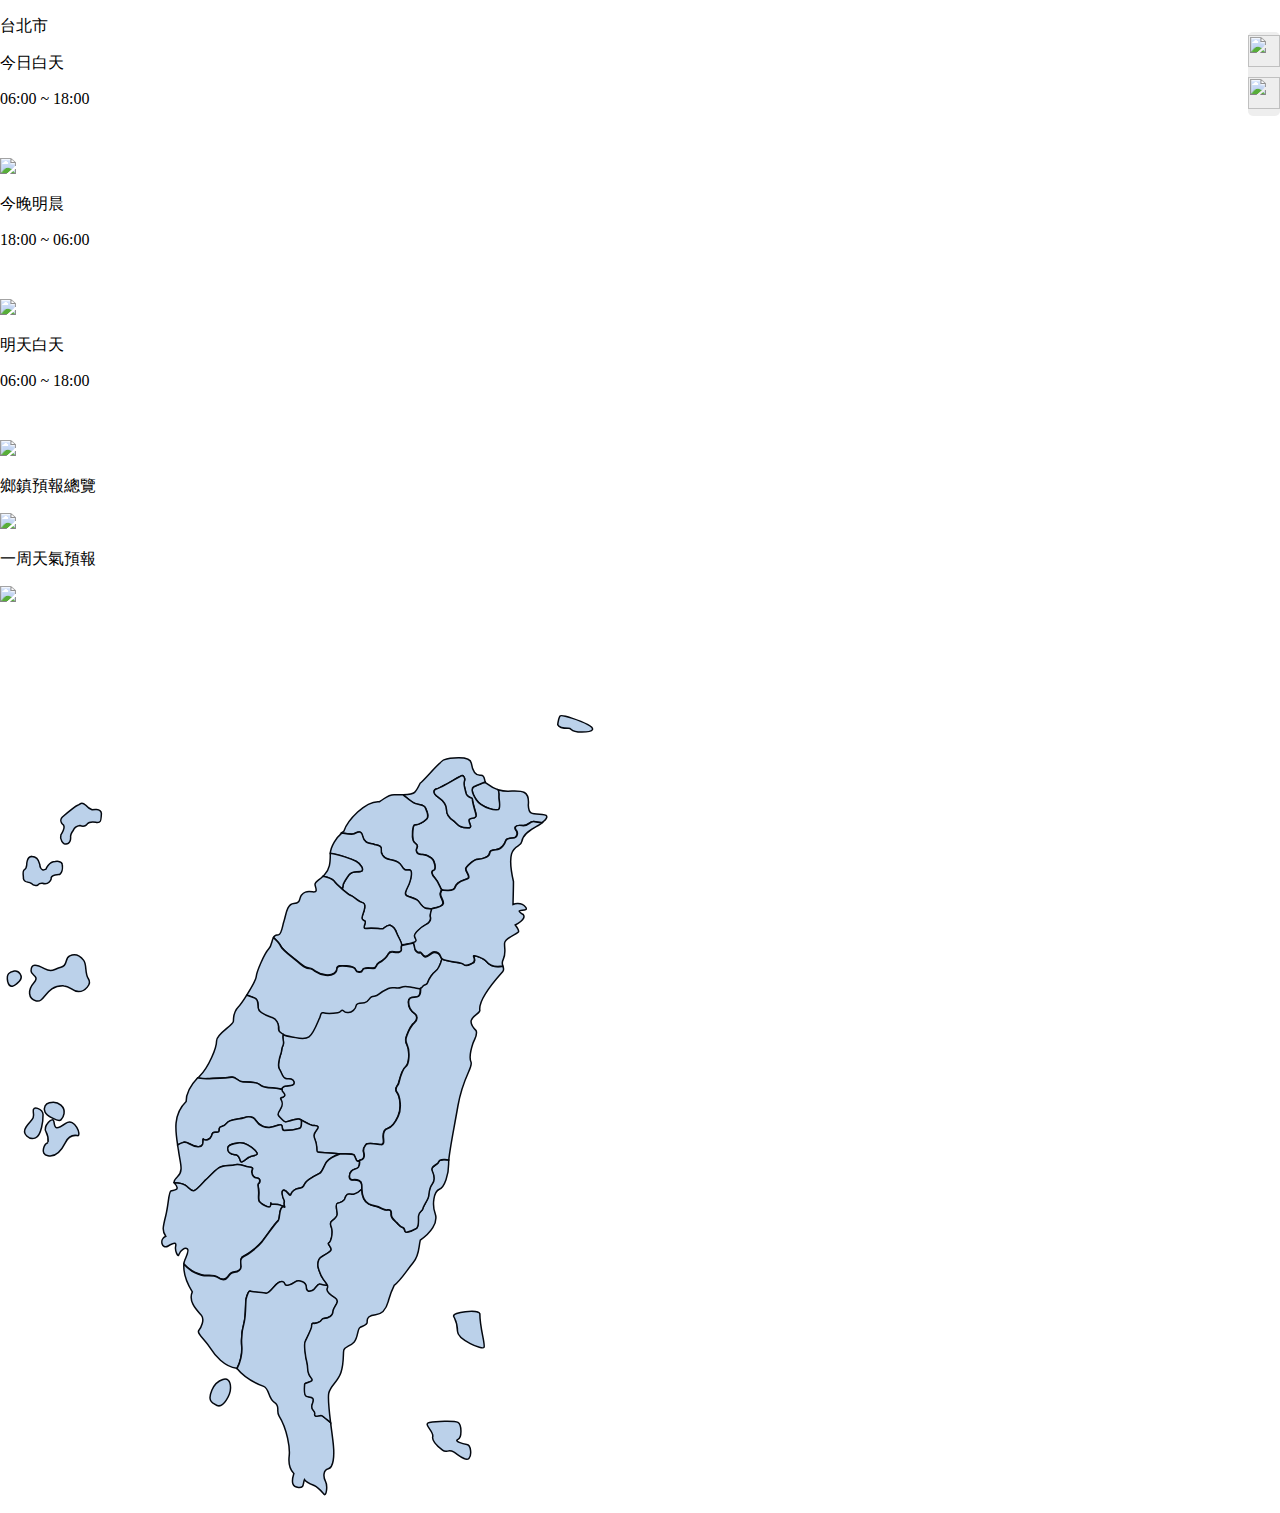
==== index.html @ c9bac73e "update: add Authorization_Key" ====
<!DOCTYPE html>
<html lang="zh-Hant">
  <head>
    <meta charset="UTF-8">
    <meta http-equiv="X-UA-Compatible" content="IE=edge">
    <meta name="viewport" content="width=device-width, initial-scale=1.0">
    <link rel="stylesheet" href="style/taiwan_map.css">
    <link rel="stylesheet" href="style/homepage.css">
    <link rel="stylesheet" href="style/colorizer.css">
    <title>Sky Scan</title>
  </head>
  <body>
    <div class="colorizer-container">
      <div class="colorizer-menu">
        <div id="temperature-colorizer" class="colorizer-menu-item">
          <img class="colorizer-menu-icon" src="https://img.icons8.com/external-kosonicon-outline-kosonicon/32/external-temperatures-temperature-kosonicon-outline-kosonicon.png" />
        </div>
        <div id="rh-colorizer" class="colorizer-menu-item">
          <img class="colorizer-menu-icon" src="https://img.icons8.com/sf-regular/32/invert-colors.png" />
        </div>
      </div>
    </div>
    <div class="container">
      <div class="left-content">
        <p class="location">台北市</p>
        <div class="weather-status-content">
          <div class="today-morning-weather">
            <p class="weather-status-title">今日白天</p>
            <p>06:00 ~ 18:00</p>
            <p class="weather-status"></p>
            <img class="weather-status-image"/>
            <p class="temperature"></p>
            <div class="probability-of-precipitation">
              <img class="umbrella-image" src="images/umbrella.png"/>
              <p class="probability-of-precipitation-font"></p>
            </div>
          </div>
          <div class="today-night-weather">
            <p class="weather-status-title">今晚明晨</p>
            <p>18:00 ~ 06:00</p>
            <p class="weather-status"></p>
            <img class="weather-status-image"/>
            <p class="temperature"></p>
            <div class="probability-of-precipitation">
              <img class="umbrella-image" src="images/umbrella.png"/>
              <p class="probability-of-precipitation-font"></p>
            </div>
          </div>
          <div class="tomorrow-morning-weather">
            <p class="weather-status-title">明天白天</p>
            <p>06:00 ~ 18:00</p>
            <p class="weather-status"> </p>
            <img class="weather-status-image"/>
            <p class="temperature"></p>
            <div class="probability-of-precipitation">
              <img class="umbrella-image" src="images/umbrella.png"/>
              <p class="probability-of-precipitation-font"></p>
            </div>
          </div>
        </div>
        
        <div class="town-info-btn">
          <p >鄉鎮預報總覽</p>
          <img src="images/right-arrow.png"/>
        </div>
        <div class="week-weather-btn">
          <p>一周天氣預報</p>
          <img src="images/right-arrow.png"/>
        </div>

      </div>

      <div class="root"></div>
    </div>
    <script>
      const config = {
        API_KEY: "CWB-25142137-EFE4-4F9E-9B46-D41BF5BD73D5",
        Authorization_Key:"CWB-E09A0AE9-71E8-4ABE-95D4-048AF8BCD5B1"
      }
      
    </script>
  </body>
</html>

<script type="module" src="js/index.js"></script>
<script type="module" src="js/homepage.js"></script>
---- style/taiwan_map.css ----
.taiwan-map {
  position: relative;
  width: 600px;
  margin-top: 100px;
}

.taiwan-map svg path {
  fill: #BBD1EA;
  stroke: #04080F;
}

.taiwan-map svg path:hover {
  fill: #507DBC;
}

.taiwan-map-tooltip {
  position: absolute;
  white-space: nowrap;
  display: none;
  padding: 5px;
  background-color: white;
  border-radius: 5px;
  border: 2px solid black;
}
---- style/colorizer.css ----
body {
  margin: 0px;
}

.colorizer-container {
  position: fixed;
  width: 32px;
  height: 100vh;
  left: calc(100% - 32px);
  user-select: none;
}

.colorizer-menu {
  width: 32px;
  margin-top: 16px;
  background-color: #eee;
  border-radius: 5px;
}

.colorizer-menu-item {
  padding: 3px 0;
  cursor: pointer;
  border-radius: 5px;
}

.colorizer-menu-item:hover {
  background-color: #ddd;
}

.colorizer-menu-icon {
  width: 32px;
  height: 32px;
  object-fit: none;
  object-position: center;
}
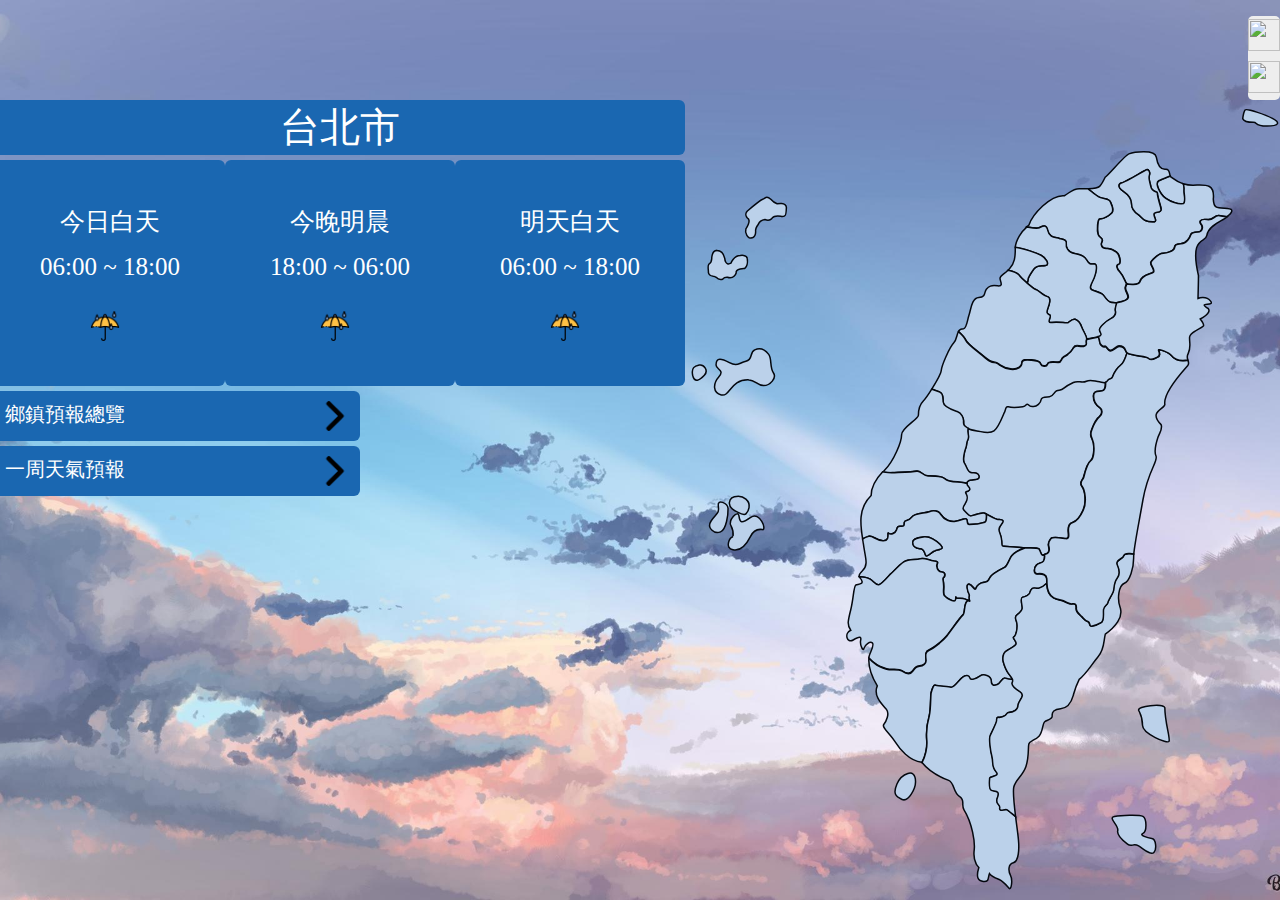
==== commit bb2826be: "feat: add redirect to regionForecast page for index.html and homepage.js" ====
--- a/index.html
+++ b/index.html
@@ -59,7 +59,7 @@
           </div>
         </div>
         
-        <div class="town-info-btn">
+        <div id="regionForecast" class="town-info-btn">
           <p >鄉鎮預報總覽</p>
           <img src="images/right-arrow.png"/>
         </div>
@@ -82,5 +82,4 @@
   </body>
 </html>
 
-<script type="module" src="js/index.js"></script>
 <script type="module" src="js/homepage.js"></script>
--- a/style/taiwan_map.css
+++ b/style/taiwan_map.css
@@ -11,6 +11,7 @@
 
 .taiwan-map svg path:hover {
   fill: #507DBC;
+  cursor: pointer;
 }
 
 .taiwan-map-tooltip {
--- a/style/homepage.css
+++ b/style/homepage.css
@@ -0,0 +1,152 @@
+* {
+    margin: 0px;
+    padding: 0px;
+}
+
+.today-morning-weather {
+    background-color: #1a67b1;
+    padding: 45px;
+    border-radius: 6px;
+    box-sizing: border-box;
+    width: 230px;
+}
+
+.today-morning-weather p {
+    font-size: 25px;
+    margin-bottom: 15px;
+}
+
+.today-night-weather {
+    background-color: #1a67b1;
+    padding: 45px;
+    border-radius: 6px;
+    box-sizing: border-box;
+    width: 230px;
+
+}
+
+.today-night-weather p {
+    font-size: 25px;
+    margin-bottom: 15px;
+}
+
+.tomorrow-morning-weather {
+    background-color: #1a67b1;
+    padding: 45px;
+    border-radius: 6px;
+    box-sizing: border-box;
+    width: 230px;
+
+}
+
+.tomorrow-morning-weather p {
+    font-size: 25px;
+    margin-bottom: 15px;
+
+
+}
+
+.container {
+    display: flex;
+    /* background-color: rgb(41, 134, 255); */
+    background-image: url("../images/background.jpg");
+    background-repeat: no-repeat;
+    background-attachment: fixed;
+    background-position: center;
+    background-size: cover;
+    justify-content: center;
+}
+
+.left-content {
+    margin-top: 100px;
+    width: 700px;
+}
+
+.weather-status-content {
+    display: flex;
+    justify-content: space-around;
+}
+
+.weather-status-content p {
+    color: white;
+    text-align: center;
+
+
+}
+
+.weather-status-image {
+    width: 100px;
+    display: flex;
+    justify-content: center;
+    margin: auto;
+    margin-bottom: 15px;
+}
+
+.probability-of-precipitation {
+    display: flex;
+    align-items: center;
+    justify-content: center;
+    margin-top: 15px;
+}
+
+
+.probability-of-precipitation p {
+    font-size: 15px;
+    margin-left: 10px;
+    margin-bottom: 0px;
+}
+
+
+.umbrella-image {
+    width: 30px;
+    height: 30px;
+}
+
+
+
+.location {
+    text-align: center;
+    font-size: 40px;
+    background-color: #1a67b1;
+    color: white;
+    border-radius: 6px;
+    margin-bottom: 5px;
+
+}
+
+.town-info-btn {
+    color: white;
+    cursor: pointer;
+    background-color: #1a67b1;
+    border-radius: 6px;
+    padding: 10px;
+    font-size: 20px;
+    width: 50%;
+    margin-top: 5px;
+    display: flex;
+    justify-content: space-between;
+
+
+}
+
+.town-info-btn img {
+    width: 30px;
+}
+
+.week-weather-btn {
+    color: white;
+    cursor: pointer;
+    background-color: #1a67b1;
+    border-radius: 6px;
+    font-size: 20px;
+    width: 50%;
+    padding: 10px;
+    margin-top: 5px;
+    display: flex;
+    justify-content: space-between;
+}
+
+.week-weather-btn img {
+    width: 30px;
+
+}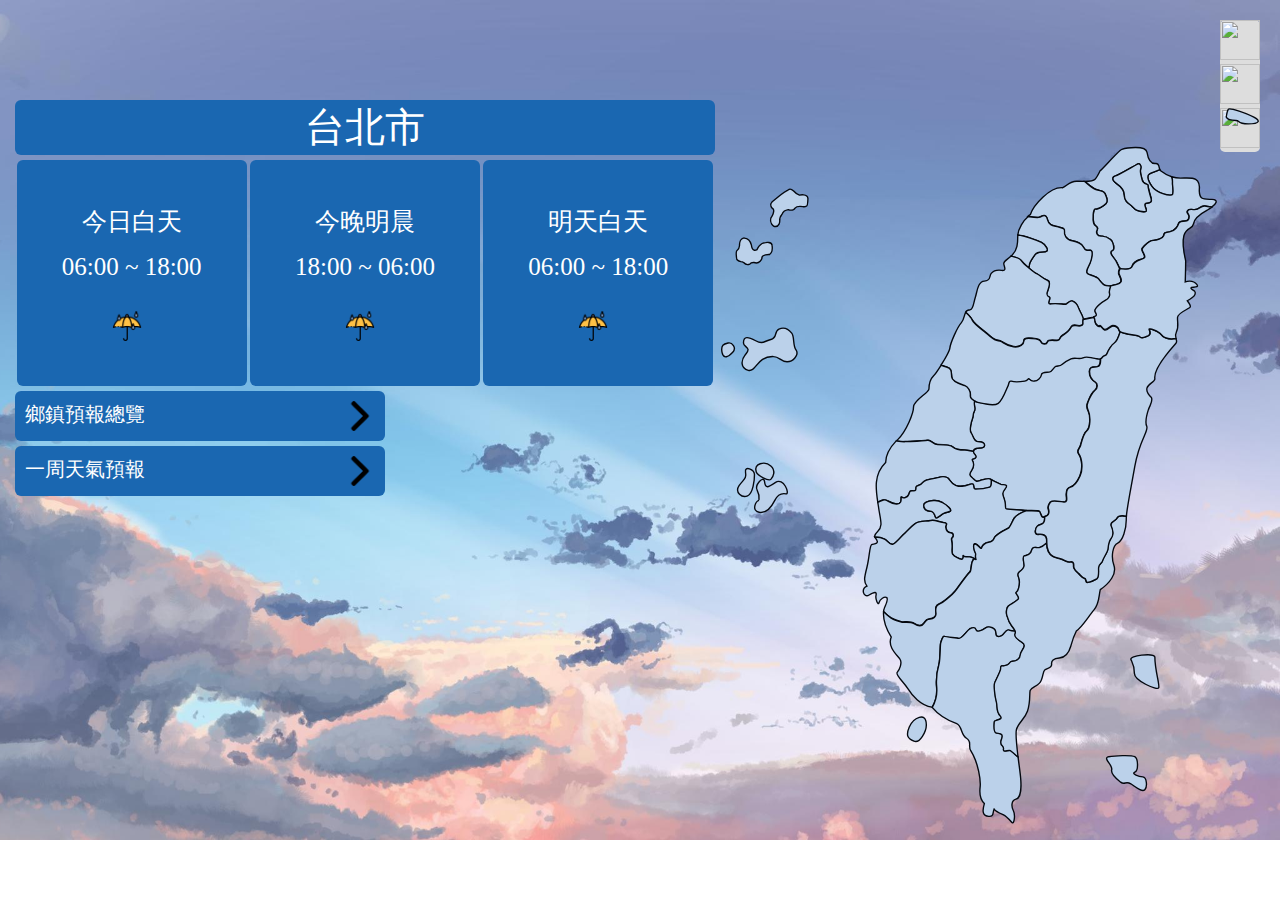
==== commit ecddbbb6: "feat: add reset to default color and modify color map" ====
--- a/index.html
+++ b/index.html
@@ -12,6 +12,9 @@
   <body>
     <div class="colorizer-container">
       <div class="colorizer-menu">
+        <div id="default-colorizer" class="colorizer-menu-item">
+          <img class="colorizer-menu-icon" src="https://img.icons8.com/ios-filled/32/rotate.png" />
+        </div>
         <div id="temperature-colorizer" class="colorizer-menu-item">
           <img class="colorizer-menu-icon" src="https://img.icons8.com/external-kosonicon-outline-kosonicon/32/external-temperatures-temperature-kosonicon-outline-kosonicon.png" />
         </div>
--- a/style/taiwan_map.css
+++ b/style/taiwan_map.css
@@ -1,6 +1,6 @@
 .taiwan-map {
   position: relative;
-  width: 600px;
+  width: 550px;
   margin-top: 100px;
 }
 
@@ -22,4 +22,5 @@
   background-color: white;
   border-radius: 5px;
   border: 2px solid black;
+  user-select: none;
 }--- a/style/colorizer.css
+++ b/style/colorizer.css
@@ -1,35 +1,31 @@
-body {
-  margin: 0px;
-}
-
 .colorizer-container {
   position: fixed;
-  width: 32px;
+  width: 40px;
   height: 100vh;
-  left: calc(100% - 32px);
+  top: 20px;
+  left: calc(100% - 40px - 20px);
   user-select: none;
 }
 
 .colorizer-menu {
-  width: 32px;
-  margin-top: 16px;
-  background-color: #eee;
+  width: 40px;
+  background-color: #ddd;
   border-radius: 5px;
 }
 
 .colorizer-menu-item {
-  padding: 3px 0;
+  padding: 0px 0;
   cursor: pointer;
   border-radius: 5px;
 }
 
 .colorizer-menu-item:hover {
-  background-color: #ddd;
+  background-color: #eee;
 }
 
 .colorizer-menu-icon {
-  width: 32px;
-  height: 32px;
+  width: 40px;
+  height: 40px;
   object-fit: none;
   object-position: center;
 }
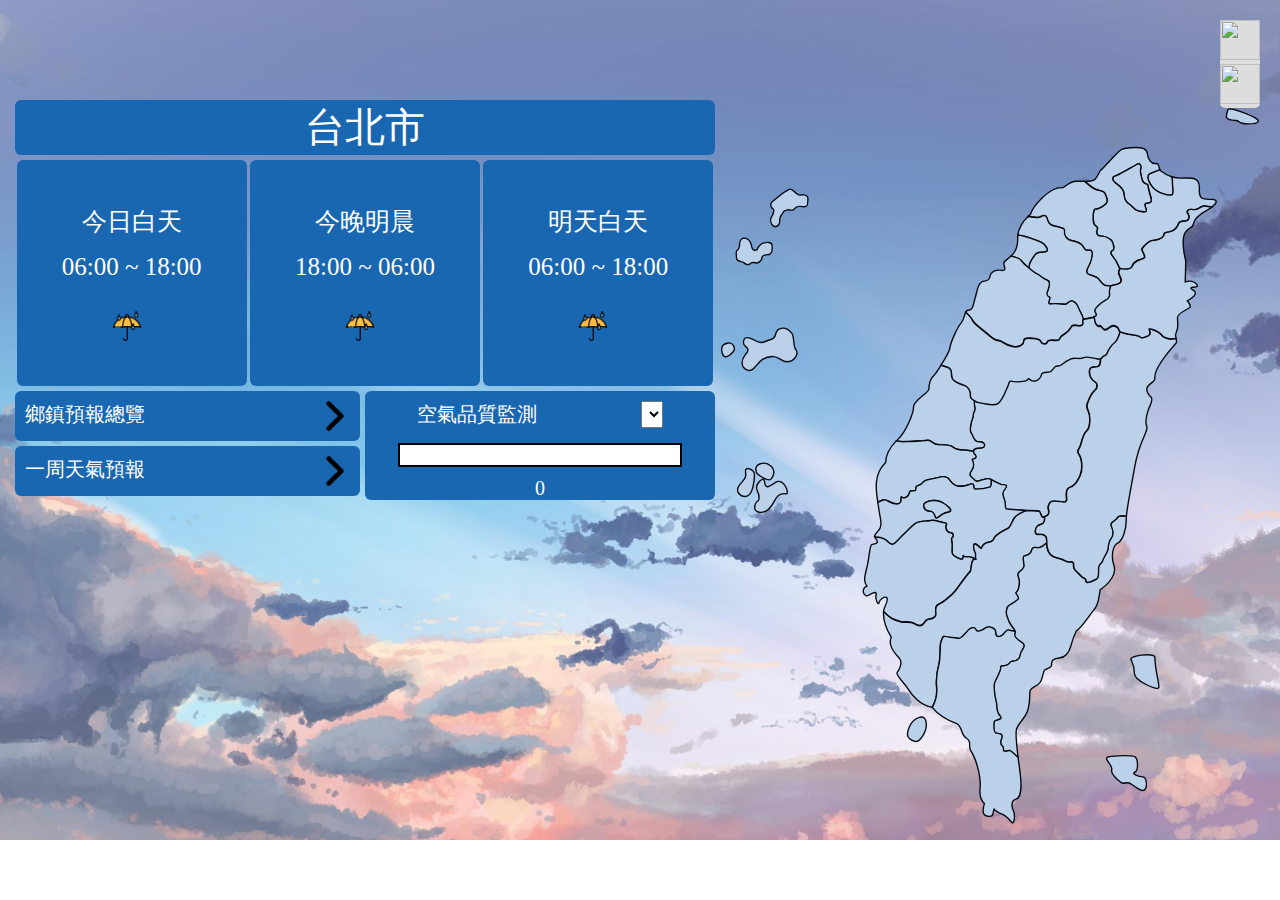
==== commit 5acf25dd: "Merge pull request #13 from mayonnaise0403/main" ====
--- a/index.html
+++ b/index.html
@@ -12,9 +12,6 @@
   <body>
     <div class="colorizer-container">
       <div class="colorizer-menu">
-        <div id="default-colorizer" class="colorizer-menu-item">
-          <img class="colorizer-menu-icon" src="https://img.icons8.com/ios-filled/32/rotate.png" />
-        </div>
         <div id="temperature-colorizer" class="colorizer-menu-item">
           <img class="colorizer-menu-icon" src="https://img.icons8.com/external-kosonicon-outline-kosonicon/32/external-temperatures-temperature-kosonicon-outline-kosonicon.png" />
         </div>
@@ -62,14 +59,30 @@
           </div>
         </div>
         
-        <div id="regionForecast" class="town-info-btn">
-          <p >鄉鎮預報總覽</p>
-          <img src="images/right-arrow.png"/>
-        </div>
-        <div class="week-weather-btn">
-          <p>一周天氣預報</p>
-          <img src="images/right-arrow.png"/>
-        </div>
+          <div class="bottom-content">
+            <div class="bottom-left">
+              <div class="town-info-btn">
+                <p >鄉鎮預報總覽</p>
+                <img src="images/right-arrow.png"/>
+              </div>
+              <div class="week-weather-btn">
+                <p>一周天氣預報</p>
+                <img src="images/right-arrow.png"/>
+              </div>
+            </div>
+            <div class="bottom-right">
+              <div class="bottom-right-title">
+                <p>空氣品質監測</p>
+                <select class="location-selection">
+                </select>
+              </div>
+              <div class="progress-bar-container">
+                <div class="progress-bar">
+                </div>
+              </div>
+              <p class="progress-bar-num">0</p>
+            </div>
+          </div>
 
       </div>
 
@@ -78,11 +91,13 @@
     <script>
       const config = {
         API_KEY: "CWB-25142137-EFE4-4F9E-9B46-D41BF5BD73D5",
-        Authorization_Key:"CWB-E09A0AE9-71E8-4ABE-95D4-048AF8BCD5B1"
+        Authorization_Key:"CWB-E09A0AE9-71E8-4ABE-95D4-048AF8BCD5B1",
+        Aqi_Api_Key : "e8dd42e6-9b8b-43f8-991e-b3dee723a52d"
       }
       
     </script>
   </body>
 </html>
 
+<script type="module" src="js/index.js"></script>
 <script type="module" src="js/homepage.js"></script>
--- a/style/homepage.css
+++ b/style/homepage.css
@@ -121,10 +121,11 @@
     border-radius: 6px;
     padding: 10px;
     font-size: 20px;
-    width: 50%;
     margin-top: 5px;
     display: flex;
     justify-content: space-between;
+    box-sizing: border-box;
+    margin-right: 5px;
 
 
 }
@@ -139,14 +140,64 @@
     background-color: #1a67b1;
     border-radius: 6px;
     font-size: 20px;
-    width: 50%;
     padding: 10px;
     margin-top: 5px;
     display: flex;
     justify-content: space-between;
+    box-sizing: border-box;
+    margin-right: 5px;
 }
 
 .week-weather-btn img {
     width: 30px;
 
-}+}
+
+.bottom-content {
+    display: flex;
+}
+
+.bottom-left {
+    width: 100%;
+}
+
+.bottom-right {
+    background-color: #1a67b1;
+    width: 100%;
+    margin-top: 5px;
+    border-radius: 6px;
+}
+
+.bottom-right-title {
+    display: flex;
+    justify-content: space-around;
+    padding-bottom: 15px;
+}
+
+.bottom-right p {
+    color: white;
+    font-size: 20px;
+    text-align: center;
+    padding-top: 10px;
+}
+
+.progress-bar-container {
+    background-color: white;
+    width: 80%;
+    height: 20px;
+    margin: auto;
+    border: 2px solid black;
+}
+
+.progress-bar {
+    width: 0%;
+    height: 100%;
+    background-color: rgb(60, 255, 1);
+}
+
+select {
+    margin-top: 10px;
+    outline: none;
+}
+
+option {}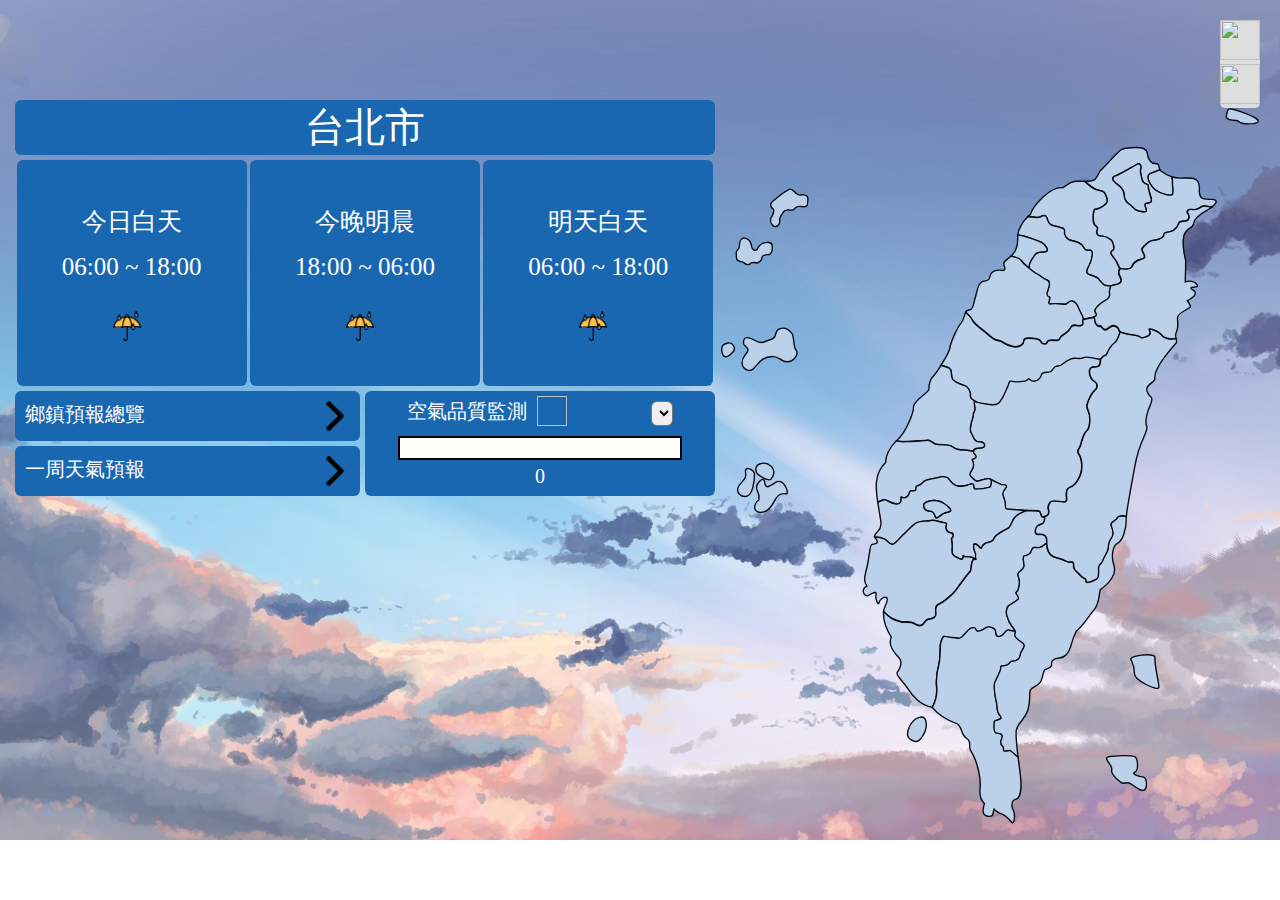
==== commit d2383e99: "fix: loading bug" ====
--- a/index.html
+++ b/index.html
@@ -72,7 +72,10 @@
             </div>
             <div class="bottom-right">
               <div class="bottom-right-title">
-                <p>空氣品質監測</p>
+                <div class="air-status-container">
+                  <p>空氣品質監測</p>
+                  <img  class="face-status" />
+                </div>
                 <select class="location-selection">
                 </select>
               </div>
--- a/style/homepage.css
+++ b/style/homepage.css
@@ -171,14 +171,15 @@
 .bottom-right-title {
     display: flex;
     justify-content: space-around;
-    padding-bottom: 15px;
+    padding-bottom: 10px;
 }
 
 .bottom-right p {
     color: white;
     font-size: 20px;
     text-align: center;
-    padding-top: 10px;
+    padding-top: 5px;
+    box-sizing: border-box;
 }
 
 .progress-bar-container {
@@ -198,6 +199,23 @@
 select {
     margin-top: 10px;
     outline: none;
-}
-
-option {}+    border-radius: 6px;
+    font-size: 15px;
+}
+
+.location-option {
+    border-radius: 0px;
+    text-align: center;
+}
+
+.air-status-container {
+    display: flex;
+    align-items: center;
+}
+
+.face-status {
+    width: 30px;
+    height: 30px;
+    margin-left: 10px;
+    margin-top: 5px;
+}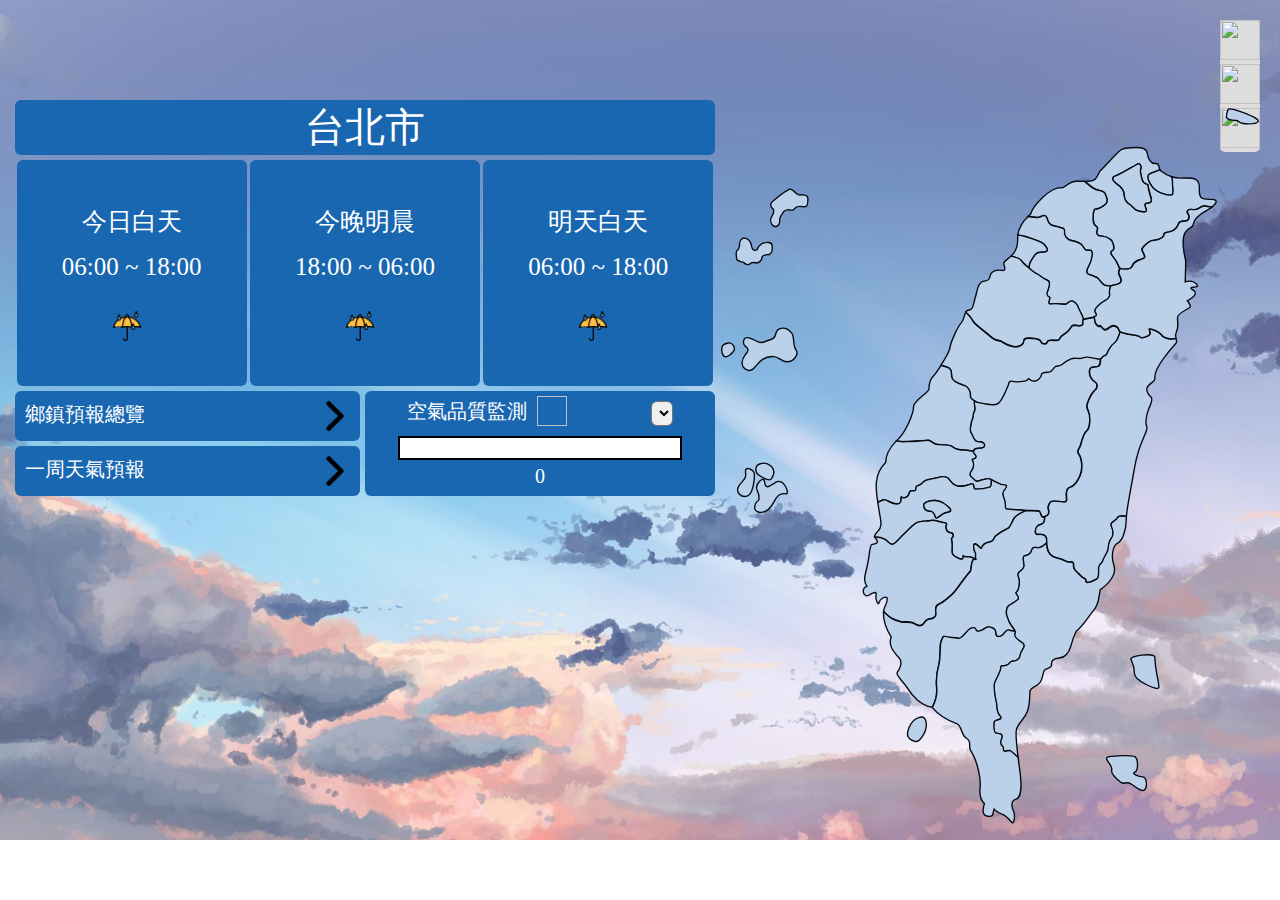
==== commit 5a1ebed8: "Merge branch 'main' of https://github.com/mayonnaise0403/sky-scan" ====
--- a/index.html
+++ b/index.html
@@ -12,6 +12,9 @@
   <body>
     <div class="colorizer-container">
       <div class="colorizer-menu">
+        <div id="default-colorizer" class="colorizer-menu-item">
+          <img class="colorizer-menu-icon" src="https://img.icons8.com/ios-filled/32/rotate.png" />
+        </div>
         <div id="temperature-colorizer" class="colorizer-menu-item">
           <img class="colorizer-menu-icon" src="https://img.icons8.com/external-kosonicon-outline-kosonicon/32/external-temperatures-temperature-kosonicon-outline-kosonicon.png" />
         </div>
@@ -61,7 +64,7 @@
         
           <div class="bottom-content">
             <div class="bottom-left">
-              <div class="town-info-btn">
+              <div id="regionForecast" class="town-info-btn">
                 <p >鄉鎮預報總覽</p>
                 <img src="images/right-arrow.png"/>
               </div>
@@ -102,5 +105,4 @@
   </body>
 </html>
 
-<script type="module" src="js/index.js"></script>
 <script type="module" src="js/homepage.js"></script>
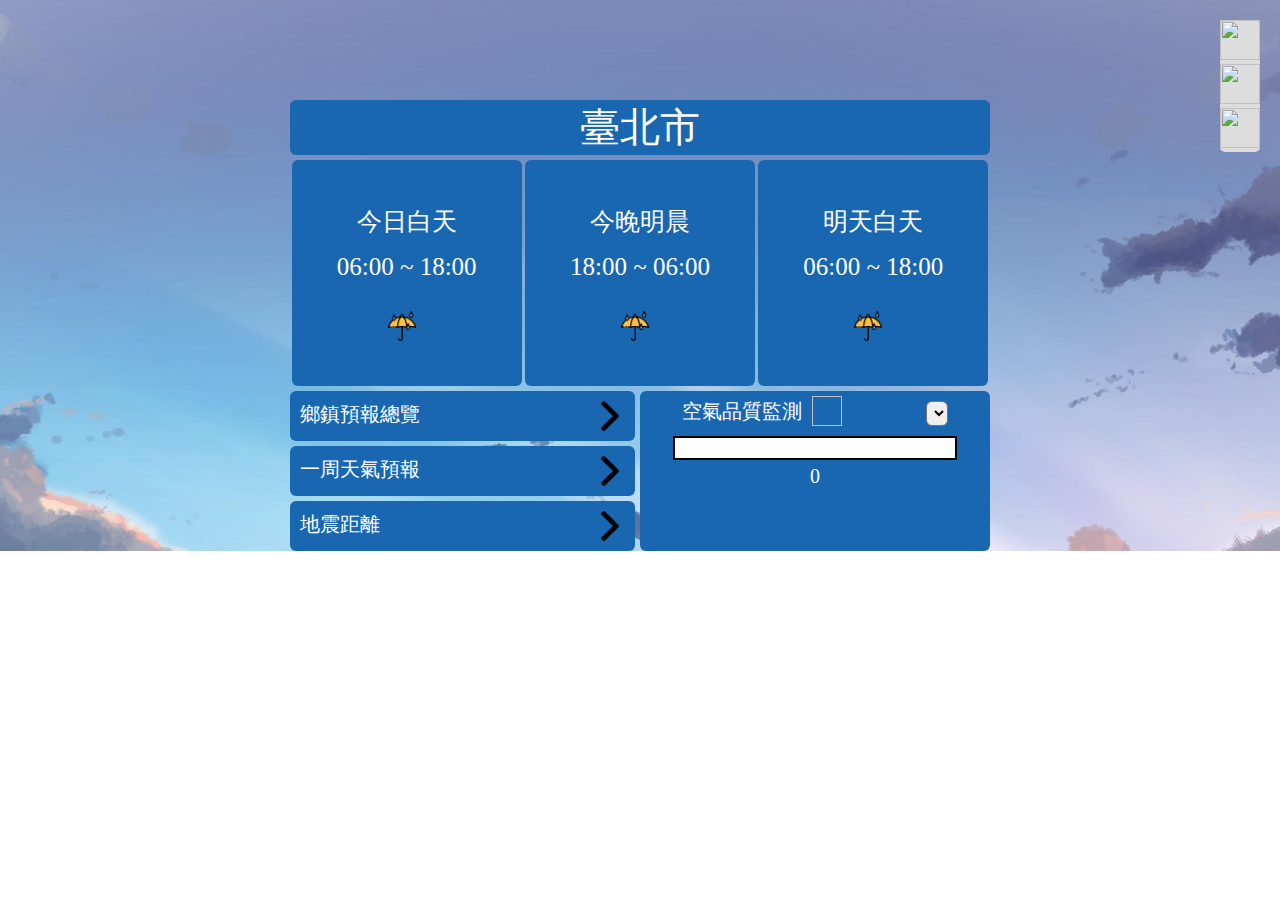
==== commit 0bd38dfb: "Merge branch 'develop' into feature/forecast" ====
--- a/index.html
+++ b/index.html
@@ -7,6 +7,7 @@
     <link rel="stylesheet" href="style/taiwan_map.css">
     <link rel="stylesheet" href="style/homepage.css">
     <link rel="stylesheet" href="style/colorizer.css">
+    <link rel="stylesheet" href="style/forecast.css">
     <title>Sky Scan</title>
   </head>
   <body>
@@ -25,7 +26,7 @@
     </div>
     <div class="container">
       <div class="left-content">
-        <p class="location">台北市</p>
+        <p class="location">臺北市</p>
         <div class="weather-status-content">
           <div class="today-morning-weather">
             <p class="weather-status-title">今日白天</p>
@@ -72,6 +73,10 @@
                 <p>一周天氣預報</p>
                 <img src="images/right-arrow.png"/>
               </div>
+              <a href="Earthquake.html" class="week-weather-btn">
+                <p>地震距離</p>
+                <img src="images/right-arrow.png"/>
+              </a>
             </div>
             <div class="bottom-right">
               <div class="bottom-right-title">
@@ -89,7 +94,7 @@
               <p class="progress-bar-num">0</p>
             </div>
           </div>
-
+          <div class="weather-week-forecast"></div>
       </div>
 
       <div class="root"></div>
--- a/style/homepage.css
+++ b/style/homepage.css
@@ -146,6 +146,7 @@
     justify-content: space-between;
     box-sizing: border-box;
     margin-right: 5px;
+    text-decoration: none;
 }
 
 .week-weather-btn img {
@@ -218,4 +219,13 @@
     height: 30px;
     margin-left: 10px;
     margin-top: 5px;
+}
+
+
+
+.placeholder-image {
+    position: absolute;
+    width: 30px;
+    height: 30px;
+
 }